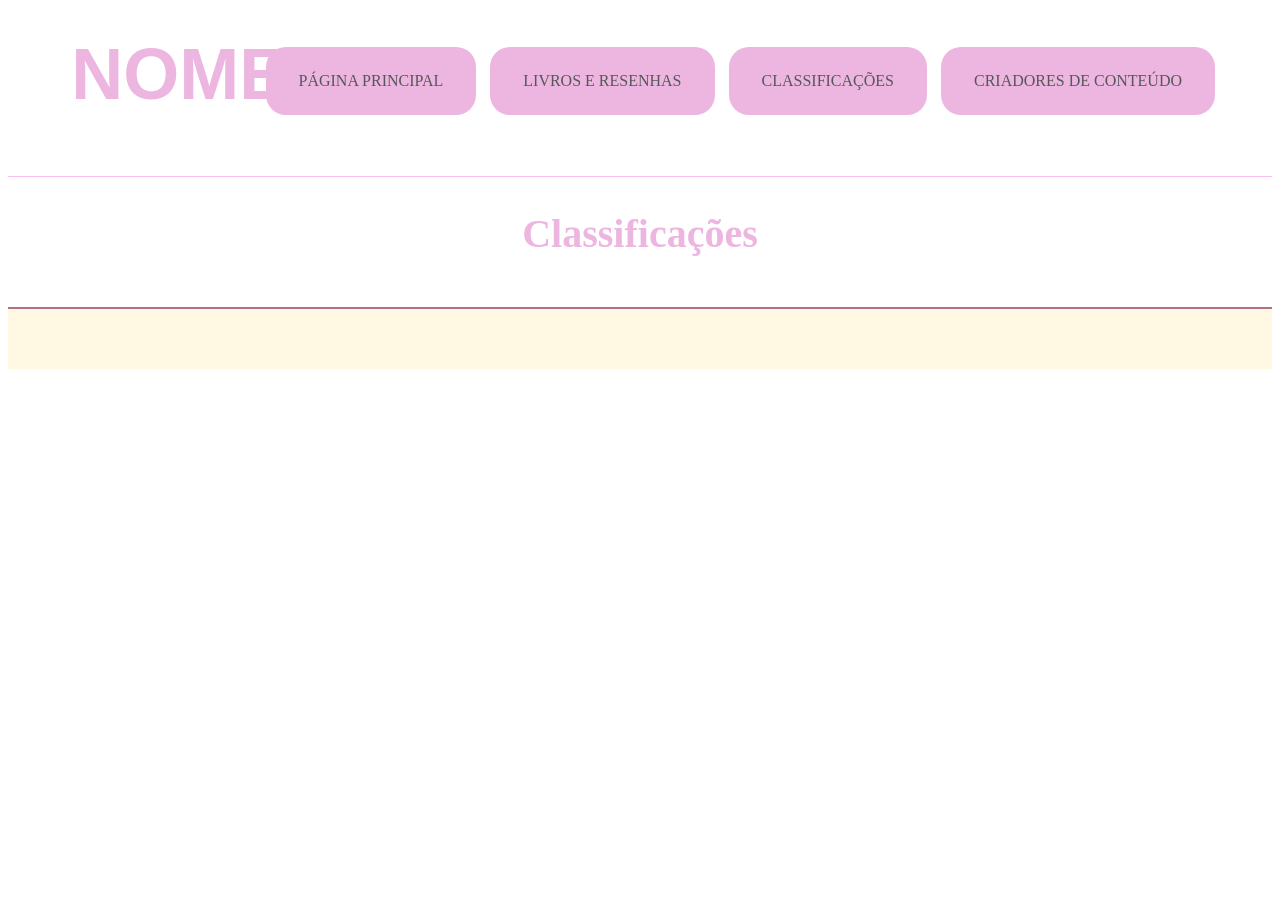
==== classificoes.html @ 640e9509 "versaoinicial" ====
<DOCTYPE! html>
    <html lang="py-br">
        <head>
            <meta charset="UTF-8">
            <title>Classificações</title>
            <link rel="stylesheet" type="text/css" href="livros.css">

        </head>
        <body>
            <header id="inicio">
                <h1>Nome</h1>
            <nav id="menu">
                <ol>
                    <li><a href="principal.html">Página principal</a></li>
                    <li><a href="resenhas.html">Livros e resenhas</a></li>
                    <li><a href="classificações.html">Classificações</a></li>
                    <li><a href="criadores.html">Criadores de conteúdo</a></li>
                </ol>
            </nav>
            </header>
            <article id="corpo">
                <h2>Classificações</h2>
            </article>
            <footer>

            </footer>
        </body>
    </html>
---- livros.css ----
@charset "UTF-8";
body{
    background: URL();
    font-family: 'Playfair Display', regular;
    background-color: #FFF8E9;
    font-family: 'Playfair Display', regular;
    
}
h1, h2, h3 {
    font-family: 'Playfair Display', regular;
}

/*quadradinhos principal*/
.card{ 
    background-color: #F5E4E8;
    width: 85%;
    padding: 25px;
    margin: 30px auto;
    border-radius: 25px;
    box-shadow: 0px 3px 10px rgba(0, 0, 0, 0.08);
    transition: transform 0.3s ease, box-shadow 0.5s ease;
}

.card h2 {
    color: #9E4A68;
    text-align: center;
    font-size: 30px;
    
}
.card p {
    color: #030000;
    line-height: 1.6;

}
.card:hover { 
    transform: scale(1.03);
    box-shadow: 0px 6px 16px rgba(0, 0, 0, 0.13)
}
h1, h2, h3 {
    font-family: 'Playfair Display', regular;
}
/*logo*/
header#inicio .logo h1 {
    font-size: 70px;
    margin: 0;
}
header#inicio .logo p {
    font-size: 20px;
    color: #9E4A68;
    margin-top: 0;
}
header#inicio{
    background-color: rgba(255, 255, 255, 0.37);
    padding-bottom:1%;
    border-bottom: solid 1px rgb(249, 191, 241);
}
header#inicio h1{
   font-size: 450%;
   font-family:'Franklin Gothic Medium', 'Arial Narrow', Arial, sans-serif;
   margin-left:5%;
   padding-top:2%;
   text-transform: uppercase;
   color:rgb(236, 182, 225);
}
nav#menu li{
    display: inline-block;
    
} 
nav#menu a{
    display: inline-block;
    background-color: rgb(236, 182, 225);
    color: #654B4C;
    text-decoration: none;
    padding: 10px 18px;
    border-radius: 20px;
    transition: background-color 0.3s ease;
    margin: 5px;
}
nav#menu a:hover {
    background-color: #B36F87;
    color: white;
}
nav#menu{
    text-transform:uppercase;
    list-style: none;
	position: absolute;
	top: 0px;
	right: 60px;
    margin-top:2%;
}
/*footer*/
footer{
    border-top: 2px solid #B36F87;
    text-align: center;
    padding: 30px 20px;
    margin-top: 50px;
    background-color: #FFF8E3;
    }
footer h2{
    color:#B36F87;
    font-size: 30px;
    
}
footer p{
    color:#654B4C;
    font-size: 14px;
    margin: 8px;
}
footer h3{
    color: #B36F87;
    font-size: 22px;
}


/*vsofia*/

body{
    background: URL();
}
nav#menu a{
    text-decoration: none;
    color: rgb(87, 87, 87);
}
header#inicio{
    background-color: rgba(255, 255, 255, 0.37);
    padding-bottom:1%;
    border-bottom: solid 1px rgb(249, 191, 241);
}
header#inicio h1{
   font-size: 450%;
   font-family:'Franklin Gothic Medium', 'Arial Narrow', Arial, sans-serif;
   margin-left:5%;
   padding-top:2%;
   text-transform: uppercase;
   color:rgb(236, 182, 225);
}
nav#menu li{
    display:inline-block;
    background-color: rgb(236, 182, 225);
    border-radius:20px;
    padding:10px;
    margin:5px;
    text-decoration: none;
}
nav#menu{
    text-transform:uppercase;
    list-style: none;
	position: absolute;
	top: 0px;
	right: 60px;
    margin-top:2%;
}
div.conteudo p{
    display: inline-block;
    vertical-align: top;
    width: 48%;
    font-size: 120%;
    position: relative;
}
article#corpo h2{
    font-size: 250%;
    text-align: center;
    color: rgb(236, 182, 225);
}




/*resenhas*/
div.resenha h3{
    font-size: 200%;
    text-align: center;
    color: rgb(236, 182, 225);
}

div{
    padding-top: 4%;
    padding-bottom: 4%;

}
div p, div img{
    display: inline-block;
    vertical-align: top;
    width: 60%;
    font-size: 120%;
    position: relative;
    text-align: justify; 
}
div img{
    position:absolute;
    width: 14%;
    left: 10%;
}
div p{
    right: 5%;
    width: 60%;
    font-size: 120%;
    padding-left: 38%;
}
/*Amor e gelato*/
div.amoregelato img{
    top:68.5%
}

/*A seleção*/
div.aselecao img{
    top:134%;
}

/*Melhor do que nos filmes*/
div.melhorfilmes img{
    top:200%;
}

/*Patinando no Amor*/
div.patinando img{
    top:220%;
}
/*Eu e esse meu Coração*/


/*Divinos Rivasis*/


/*A hipótese do amor*/


/*É assim que acaba*/


/*A razão do Amor*/


/*Todas as suas imperfeições*/
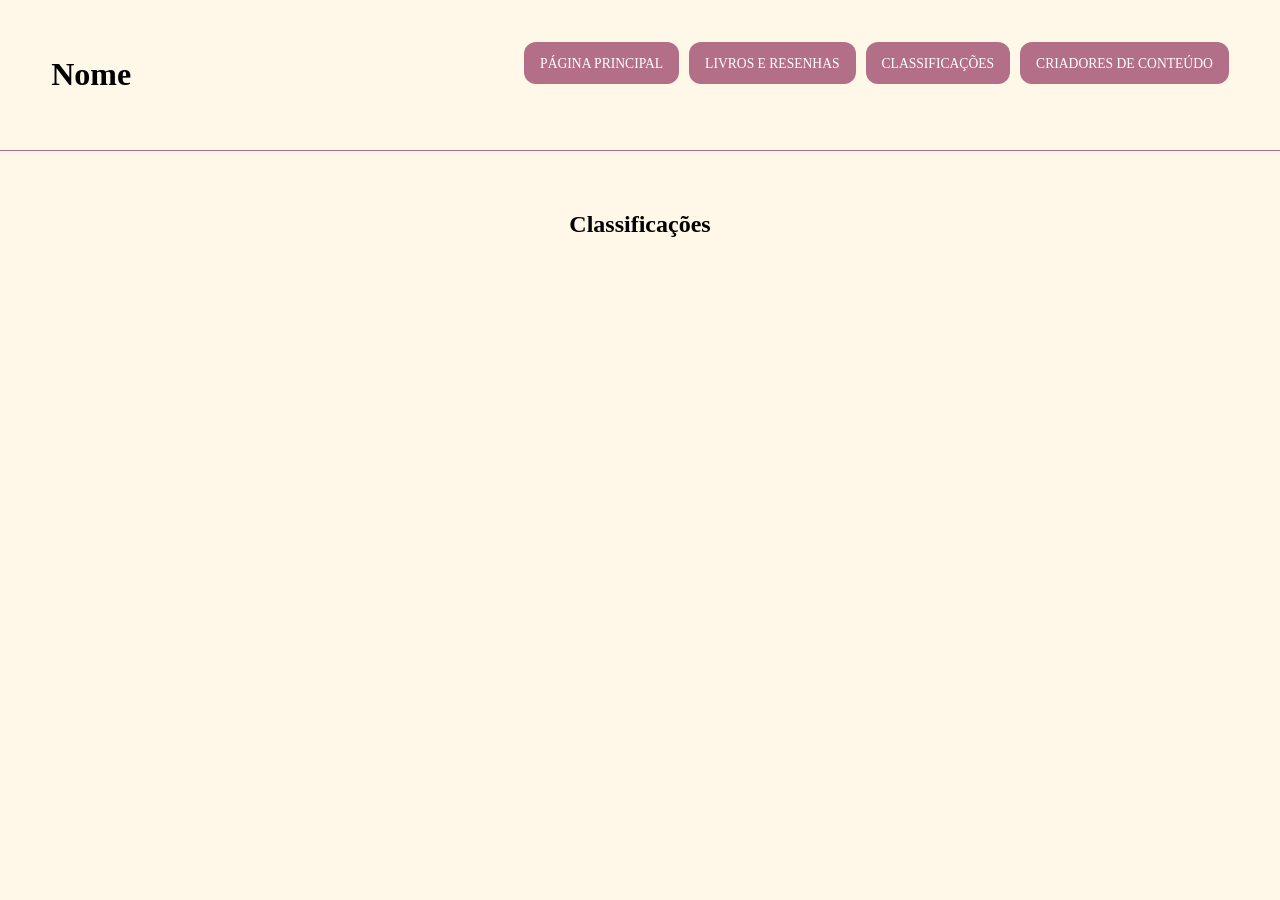
==== commit 15627caa: "mudançanasresenhas" ====
--- a/classificoes.html
+++ b/classificoes.html
@@ -13,7 +13,7 @@
                 <ol>
                     <li><a href="principal.html">Página principal</a></li>
                     <li><a href="resenhas.html">Livros e resenhas</a></li>
-                    <li><a href="classificações.html">Classificações</a></li>
+                    <li><a href="classificoes.html">Classificações</a></li>
                     <li><a href="criadores.html">Criadores de conteúdo</a></li>
                 </ol>
             </nav>
--- a/livros.css
+++ b/livros.css
@@ -1,234 +1,403 @@
 @charset "UTF-8";
-body{
-    background: URL();
-    font-family: 'Playfair Display', regular;
+
+/* CONFIGURAÇÕES GERAIS */
+body {
     background-color: #FFF8E9;
-    font-family: 'Playfair Display', regular;
-    
-}
-h1, h2, h3 {
-    font-family: 'Playfair Display', regular;
-}
-
-/*quadradinhos principal*/
-.card{ 
-    background-color: #F5E4E8;
-    width: 85%;
-    padding: 25px;
-    margin: 30px auto;
-    border-radius: 25px;
-    box-shadow: 0px 3px 10px rgba(0, 0, 0, 0.08);
-    transition: transform 0.3s ease, box-shadow 0.5s ease;
-}
-
+    font-family: 'Playfair Display', serif;
+    margin: 0;
+}
+
+/* CABEÇALHO */
+header#inicio {
+    display: flex;
+    justify-content: space-between;
+    align-items: center;
+    padding: 35px 4%;
+    border-bottom: solid 1px #B36F87;
+}
+
+/* LOGOTIPO */
+.logo {
+    margin: 0;
+    padding: 0;
+    text-align: left;
+}
+
+.logo h1 {
+    font-size: 500%;
+    font-family: 'Playfair Display', serif;
+    color: #B36F87;
+    margin: 0;
+    padding: 0;
+    line-height: 1;
+}
+
+/* FRASE ABAIXO DO LOGOTIPO */
+.logo p {
+    font-size: 110%;
+    color: #B36F87;
+    margin: 0;
+    padding-left: 26px;
+    text-align: left;
+
+}
+
+/* MENU */
+nav#menu ol {
+    list-style: none;
+    display: flex;
+    gap: 10px;
+    margin: 0;
+    padding: 0;
+}
+
+/* BOTÕES DO MENU */
+nav#menu li {
+    background-color: #B36F87;
+    border-radius: 12px;
+    padding: 12px 16px;
+    transition: 0.3s;
+}
+
+/* ESCRITA DO MENU */
+nav#menu a {
+    text-decoration: none;
+    color: white;
+    text-transform: uppercase;
+    font-size: 85%;
+}
+
+/* EFEITO HOVER */
+nav#menu li:hover {
+    background-color: #E8A9BC;
+    transform: scale(1.05);
+}
+
+nav#menu li:hover a {
+    color: #713047;
+}
+
+nav#menu {
+    transform: translateY(-12px);
+}
+
+/* CORPO PRINCIPAL */
+article#corpo {
+    display: flex;
+    flex-direction: column;
+    align-items: center;
+    gap: 25px;
+    padding: 40px 20px;
+}
+
+/* CARTÕES */
+.card {
+    background-color: #B36F87;
+    width: 82%;
+    padding: 20px 30px;
+    border-radius: 25px;
+    text-align: center;
+    transition: 0.4s;
+    box-sizing: border-box;
+}
+
+/* TÍTULOS DOS CARTÕES */
 .card h2 {
-    color: #9E4A68;
-    text-align: center;
-    font-size: 30px;
-    
-}
+    color: #FFD1E0;
+    font-size: 180%;
+    margin-top: 0;
+}
+
+/* TEXTOS DOS CARTÕES */
 .card p {
-    color: #030000;
-    line-height: 1.6;
-
-}
-.card:hover { 
+    color: #000000;
+    font-size: 110%;
+    line-height: 1.7;
+    text-align: justify;
+    width: 90%;
+    margin: 5px 0;
+    padding: 0 10px;
+    box-sizing: border-box;
+}
+
+/* EFEITO HOVER */
+.card:hover {
     transform: scale(1.03);
-    box-shadow: 0px 6px 16px rgba(0, 0, 0, 0.13)
-}
-h1, h2, h3 {
-    font-family: 'Playfair Display', regular;
-}
-/*logo*/
-header#inicio .logo h1 {
-    font-size: 70px;
-    margin: 0;
-}
-header#inicio .logo p {
-    font-size: 20px;
-    color: #9E4A68;
-    margin-top: 0;
-}
-header#inicio{
-    background-color: rgba(255, 255, 255, 0.37);
-    padding-bottom:1%;
-    border-bottom: solid 1px rgb(249, 191, 241);
-}
-header#inicio h1{
-   font-size: 450%;
-   font-family:'Franklin Gothic Medium', 'Arial Narrow', Arial, sans-serif;
-   margin-left:5%;
-   padding-top:2%;
-   text-transform: uppercase;
-   color:rgb(236, 182, 225);
-}
-nav#menu li{
-    display: inline-block;
-    
-} 
-nav#menu a{
-    display: inline-block;
-    background-color: rgb(236, 182, 225);
-    color: #654B4C;
-    text-decoration: none;
-    padding: 10px 18px;
-    border-radius: 20px;
-    transition: background-color 0.3s ease;
-    margin: 5px;
-}
-nav#menu a:hover {
-    background-color: #B36F87;
-    color: white;
-}
-nav#menu{
-    text-transform:uppercase;
-    list-style: none;
-	position: absolute;
-	top: 0px;
-	right: 60px;
-    margin-top:2%;
-}
-/*footer*/
-footer{
-    border-top: 2px solid #B36F87;
+    box-shadow: 0 5px 15px rgba(0, 0, 0, 0.15);
+}
+
+/* RODAPÉ */
+footer#contato {
     text-align: center;
     padding: 30px 20px;
-    margin-top: 50px;
-    background-color: #FFF8E3;
-    }
-footer h2{
-    color:#B36F87;
-    font-size: 30px;
-    
-}
-footer p{
-    color:#654B4C;
-    font-size: 14px;
+    color: #B36F87;
+    border-top: 1px solid #B36F87;
+    margin-top: 30px;
+}
+
+/* NOME BOOKLY */
+footer#contato h2 {
+    font-size: 250%;
+    color: #B36F87;
+    margin-bottom: 10px;
+}
+
+/* LINHA DIVISÓRIA */
+footer#contato hr {
+    width: 50%;
+    border: none;
+    border-top: 1px solid #B36F87;
+    margin: 15px auto;
+}
+
+/* TÍTULO CONTATO */
+footer#contato h3 {
+    color: #B36F87;
+    font-size: 150%;
+}
+
+/* INFORMAÇÕES DE CONTATO */
+footer#contato p {
+    color: #B36F87;
     margin: 8px;
-}
-footer h3{
-    color: #B36F87;
-    font-size: 22px;
-}
-
-
-/*vsofia*/
-
-body{
-    background: URL();
-}
-nav#menu a{
-    text-decoration: none;
-    color: rgb(87, 87, 87);
-}
-header#inicio{
-    background-color: rgba(255, 255, 255, 0.37);
-    padding-bottom:1%;
-    border-bottom: solid 1px rgb(249, 191, 241);
-}
-header#inicio h1{
-   font-size: 450%;
-   font-family:'Franklin Gothic Medium', 'Arial Narrow', Arial, sans-serif;
-   margin-left:5%;
-   padding-top:2%;
-   text-transform: uppercase;
-   color:rgb(236, 182, 225);
-}
-nav#menu li{
-    display:inline-block;
-    background-color: rgb(236, 182, 225);
-    border-radius:20px;
-    padding:10px;
-    margin:5px;
-    text-decoration: none;
-}
-nav#menu{
-    text-transform:uppercase;
-    list-style: none;
-	position: absolute;
-	top: 0px;
-	right: 60px;
-    margin-top:2%;
-}
-div.conteudo p{
-    display: inline-block;
-    vertical-align: top;
-    width: 48%;
-    font-size: 120%;
-    position: relative;
-}
-article#corpo h2{
-    font-size: 250%;
-    text-align: center;
-    color: rgb(236, 182, 225);
-}
-
+    font-size: 100%;
+}
 
 
 
 /*resenhas*/
-div.resenha h3{
+div.resenha h3 {
     font-size: 200%;
     text-align: center;
-    color: rgb(236, 182, 225);
-}
-
-div{
+    color: #B36F87;
+}
+
+div {
     padding-top: 4%;
     padding-bottom: 4%;
-
-}
-div p, div img{
+}
+
+div p,
+div img {
     display: inline-block;
     vertical-align: top;
     width: 60%;
     font-size: 120%;
     position: relative;
-    text-align: justify; 
-}
-div img{
-    position:absolute;
+    text-align: justify;
+}
+
+div img {
+    position: absolute;
     width: 14%;
-    left: 10%;
-}
-div p{
+    left: 18%;
+    border-radius: 2%;
+}
+div p {
     right: 5%;
     width: 60%;
     font-size: 120%;
     padding-left: 38%;
 }
+
 /*Amor e gelato*/
-div.amoregelato img{
-    top:68.5%
-}
-
+div.amoregelato img {
+    top: 83%
+}
+div.amoregelato{
+    background-color: #f8efd2;
+    width: 82%;
+    padding: 20px 30px;
+    border-radius: 25px;
+    text-align: center;
+    transition: 0.4s;
+    box-sizing: border-box;
+    z-index:2;
+    margin-top:4%;
+    margin-bottom:4%;
+    margin-left:10%;
+}
+div.amoregelato:hover{
+    box-shadow: 0 5px 15px rgba(0, 0, 0, 0.15);
+}
 /*A seleção*/
-div.aselecao img{
-    top:134%;
+div.aselecao img {
+    top: 156%;
+}
+div.aselecao{
+    background-color: #f8efd2;
+    width: 82%;
+    padding: 20px 30px;
+    border-radius: 25px;
+    text-align: center;
+    transition: 0.4s;
+    box-sizing: border-box;
+    z-index:2;
+    margin-top:4%;
+    margin-bottom:4%;
+    margin-left:10%;
+}
+div.aselecao:hover{
+    box-shadow: 0 5px 15px rgba(0, 0, 0, 0.15);
 }
 
 /*Melhor do que nos filmes*/
-div.melhorfilmes img{
-    top:200%;
-}
-
+div.melhorfilmes img {
+    top: 228%;
+}
+div.melhorfilmes{
+    background-color: #f8efd2;
+    width: 82%;
+    padding: 20px 30px;
+    border-radius: 25px;
+    text-align: center;
+    transition: 0.4s;
+    box-sizing: border-box;
+    z-index:2;
+    margin-top:4%;
+    margin-bottom:4%;
+    margin-left:10%;
+}
+div.melhorfilmes:hover{
+    box-shadow: 0 5px 15px rgba(0, 0, 0, 0.15);
+}
 /*Patinando no Amor*/
-div.patinando img{
-    top:220%;
+div.patinando img {
+    top: 294%;
+}
+div.patinando{
+    background-color: #f8efd2;
+    width: 82%;
+    padding: 20px 30px;
+    border-radius: 25px;
+    text-align: center;
+    transition: 0.4s;
+    box-sizing: border-box;
+    z-index:2;
+    margin-top:4%;
+    margin-bottom:4%;
+    margin-left:10%;
+}
+div.patinando:hover{
+    box-shadow: 0 5px 15px rgba(0, 0, 0, 0.15);
 }
 /*Eu e esse meu Coração*/
-
-
+div.essemeucoracao img {
+    top: 363%;
+}
+div.essemeucoracao{
+    background-color: #f8efd2;
+    width: 82%;
+    padding: 20px 30px;
+    border-radius: 25px;
+    text-align: center;
+    transition: 0.4s;
+    box-sizing: border-box;
+    z-index:2;
+    margin-top:4%;
+    margin-bottom:4%;
+    margin-left:10%;
+}
+div.essemeucoracao:hover{
+    box-shadow: 0 5px 15px rgba(0, 0, 0, 0.15);
+}
 /*Divinos Rivasis*/
-
-
+div.dr img {
+    top: 427%;
+}
+div.dr{
+    background-color: #f8efd2;
+    width: 82%;
+    padding: 20px 30px;
+    border-radius: 25px;
+    text-align: center;
+    transition: 0.4s;
+    box-sizing: border-box;
+    z-index:2;
+    margin-top:4%;
+    margin-bottom:4%;
+    margin-left:10%;
+}
+div.dr:hover{
+    box-shadow: 0 5px 15px rgba(0, 0, 0, 0.15);
+}
 /*A hipótese do amor*/
-
-
+div.ahipotesedoamor img {
+    top: 500%;
+}
+div.ahipotesedoamor{
+    background-color: #f8efd2;
+    width: 82%;
+    padding: 20px 30px;
+    border-radius: 25px;
+    text-align: center;
+    transition: 0.4s;
+    box-sizing: border-box;
+    z-index:2;
+    margin-top:4%;
+    margin-bottom:4%;
+    margin-left:10%;
+}
+div.ahipotesodoamor:hover{
+    box-shadow: 0 5px 15px rgba(0, 0, 0, 0.15);
+}
 /*É assim que acaba*/
-
-
+div.eassimqueacaba img {
+    top: 563%;
+}
+div.eassimqueacaba{
+    background-color: #f8efd2;
+    width: 82%;
+    padding: 20px 30px;
+    border-radius: 25px;
+    text-align: center;
+    transition: 0.4s;
+    box-sizing: border-box;
+    z-index:2;
+    margin-top:4%;
+    margin-bottom:4%;
+    margin-left:10%;
+}
+div.eassimqueacaba:hover{
+    box-shadow: 0 5px 15px rgba(0, 0, 0, 0.15);
+}
 /*A razão do Amor*/
-
-
-/*Todas as suas imperfeições*/+div.arazaodoamor img {
+    top: 625%;
+}
+div.arazaodoamor{
+    background-color: #f8efd2;
+    width: 82%;
+    padding: 20px 30px;
+    border-radius: 25px;
+    text-align: center;
+    transition: 0.4s;
+    box-sizing: border-box;
+    z-index:2;
+    margin-top:4%;
+    margin-bottom:4%;
+    margin-left:10%;
+}
+div.arazaodoamor:hover{
+    box-shadow: 0 5px 15px rgba(0, 0, 0, 0.15);
+}
+/*Todas as suas imperfeições*/
+div.todasassuasimperfeicoes img {
+    top: 690%;
+}
+div.todasassuasimperfeicoes{
+    background-color: #f8efd2;
+    width: 82%;
+    padding: 20px 30px;
+    border-radius: 25px;
+    text-align: center;
+    transition: 0.4s;
+    box-sizing: border-box;
+    z-index:2;
+    margin-top:4%;
+    margin-bottom:4%;
+    margin-left:10%;
+}
+div.todasassuasimperfeicoes:hover{
+    box-shadow: 0 5px 15px rgba(0, 0, 0, 0.15);
+}
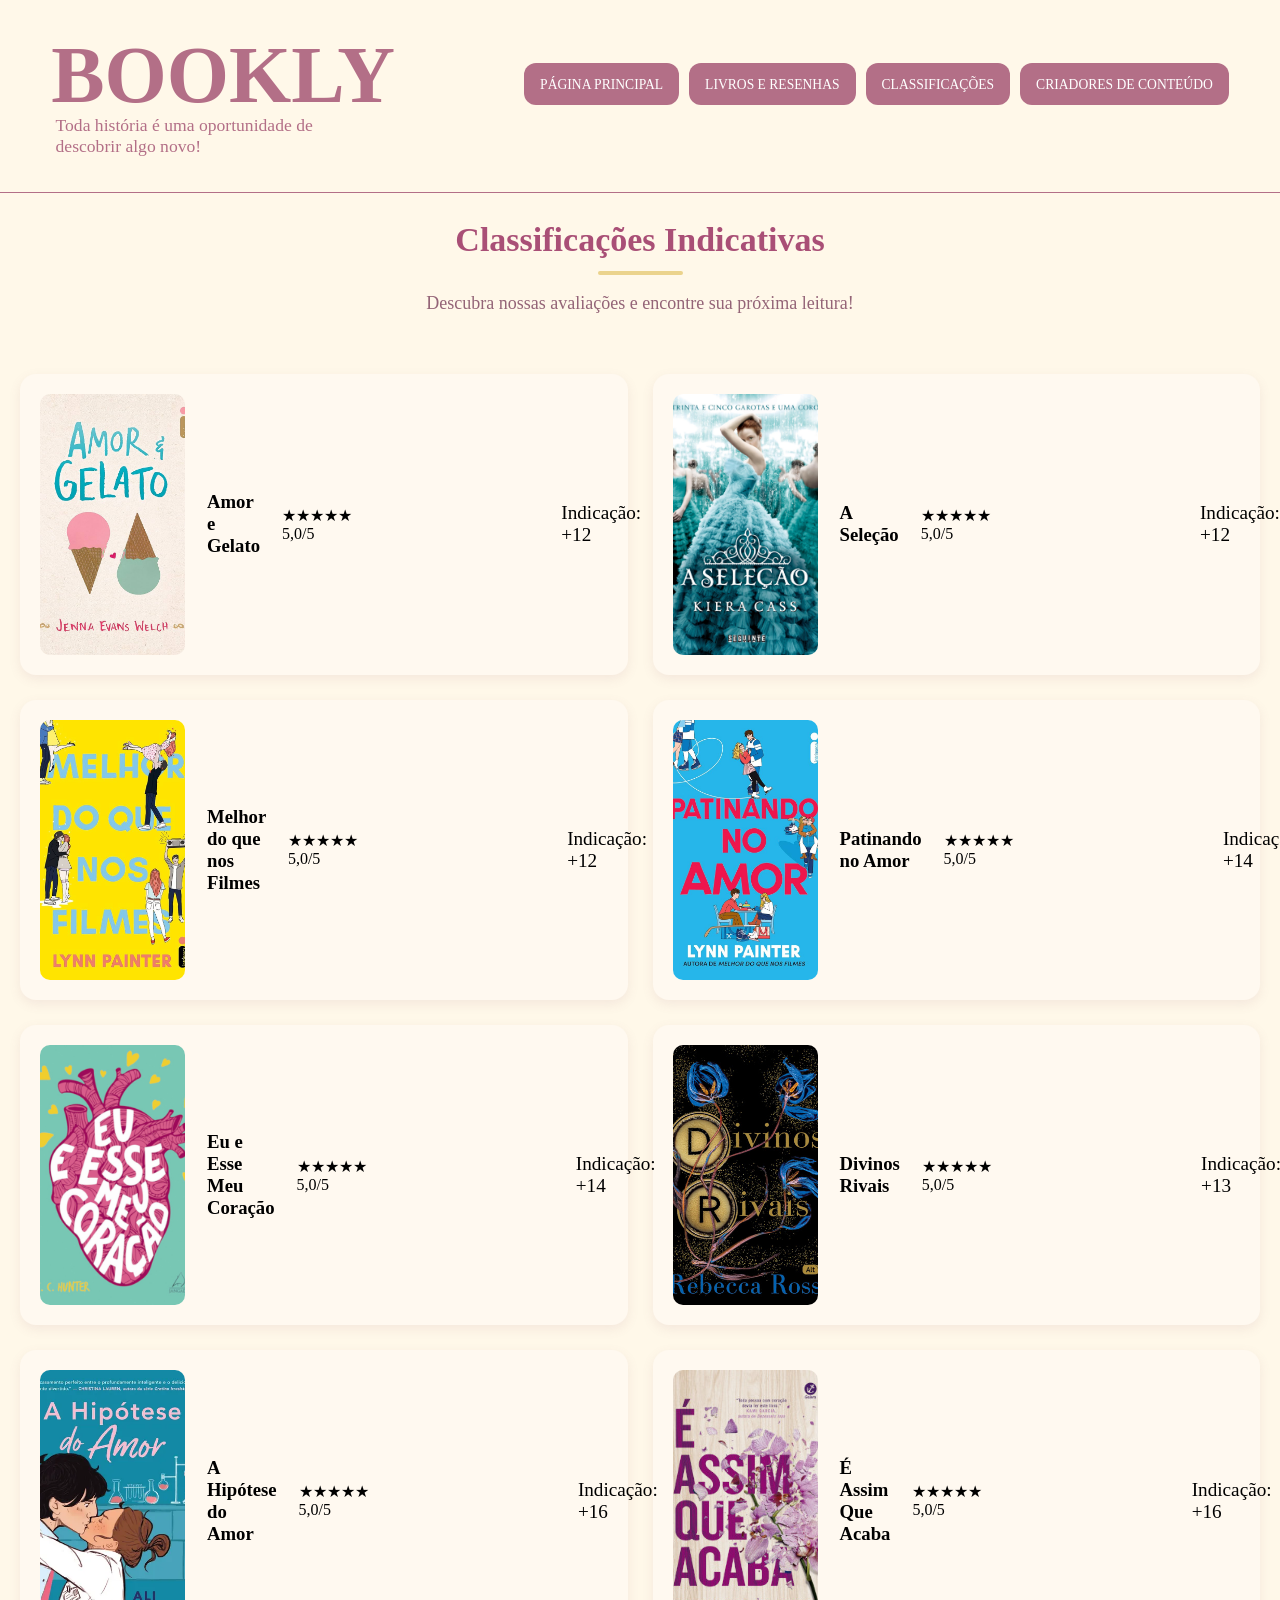
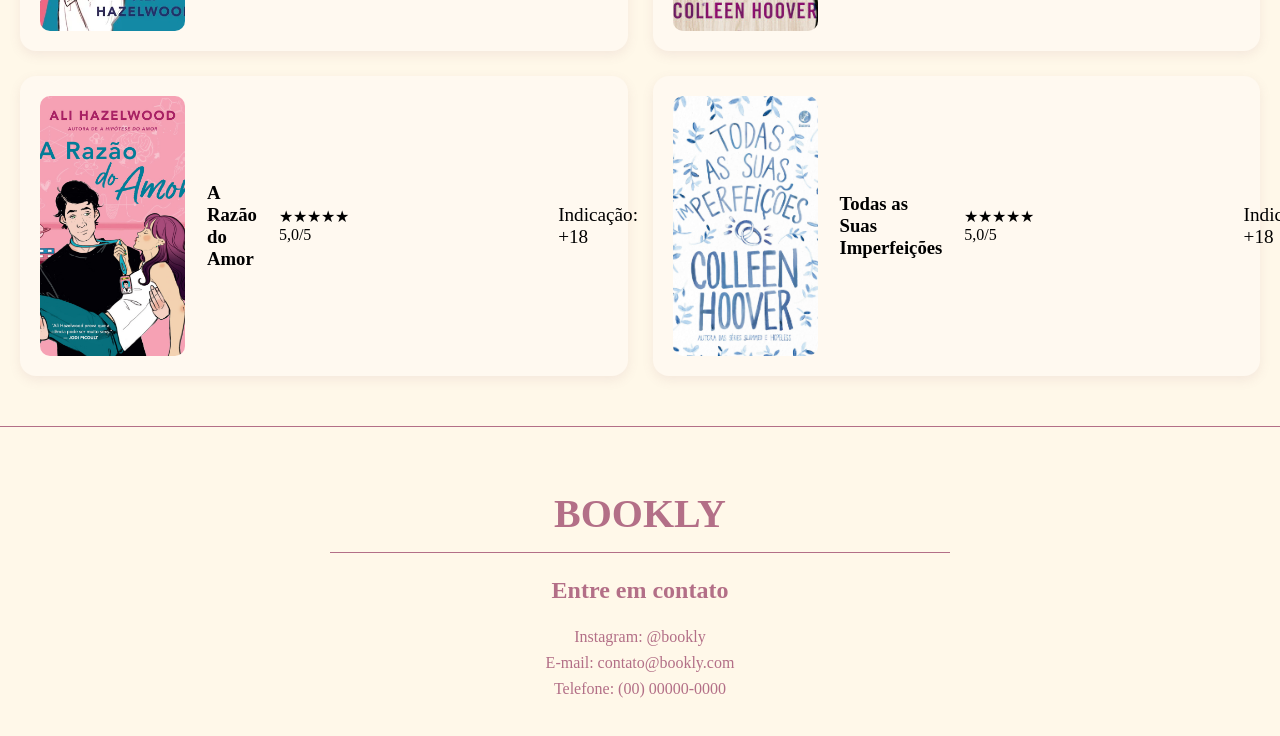
==== commit 4ba1a3f4: "fimclassificacoes" ====
--- a/classificoes.html
+++ b/classificoes.html
@@ -1,14 +1,19 @@
 <DOCTYPE! html>
-    <html lang="py-br">
-        <head>
-            <meta charset="UTF-8">
-            <title>Classificações</title>
-            <link rel="stylesheet" type="text/css" href="livros.css">
+    <html lang="pt-br">
 
-        </head>
-        <body>
-            <header id="inicio">
-                <h1>Nome</h1>
+    <head>
+        <meta charset="UTF-8">
+        <title>Livros e Resenhas</title>
+        <link rel="stylesheet" type="text/css" href="livros.css">
+
+    </head>
+
+    <body>
+        <header id="inicio">
+            <div class="logo">
+                <h1>BOOKLY</h1>
+                <p>Toda história é uma oportunidade de descobrir algo novo!</p>
+            </div>
             <nav id="menu">
                 <ol>
                     <li><a href="principal.html">Página principal</a></li>
@@ -17,12 +22,170 @@
                     <li><a href="criadores.html">Criadores de conteúdo</a></li>
                 </ol>
             </nav>
-            </header>
-            <article id="corpo">
-                <h2>Classificações</h2>
-            </article>
-            <footer>
+        </header>
 
-            </footer>
-        </body>
+
+<article class="classificacoes">
+
+    <h2>Classificações Indicativas</h2>
+    <p class="subtitulo">
+        Descubra nossas avaliações e encontre sua próxima leitura!
+    </p>
+
+    <div class="livros-container">
+
+        <div class="card-livro">
+            <div class="imagem-livro">
+                <img src="imglivros/capaamoregelato.jpg"
+                     alt="Capa de Amor e Gelato"
+                     class="capa">
+                <img src="imglivros/fanartamoreg.jpg"
+                     alt="Personagens de Amor e Gelato"
+                     class="fanart">
+            </div>
+            <h3>Amor e Gelato</h3>
+            <div class="avaliacao">
+                <span class="estrelas">★★★★★</span>
+                <span class="nota">5,0/5</span>
+            </div>
+            <p>Indicação: +12 </p>
+        </div>
+
+        <div class="card-livro">
+            <div class="imagem-livro">
+                <img src="imglivros/capaaselecao.jpg" alt="Capa de A Seleção" class="capa">
+                <img src="imglivros/fanartaselecao.jpg" alt="Personagens de A Seleção" class="fanart">
+            </div>
+            <h3>A Seleção</h3>
+            <div class="avaliacao">
+                <span class="estrelas">★★★★★</span>
+                <span class="nota">5,0/5</span>
+            </div>
+            <p>Indicação: +12 </p>
+        </div>
+
+        <div class="card-livro">
+            <div class="imagem-livro">
+                <img src="imglivros/capamelhordoquenosfilmes.jpg" alt="Capa de Melhor do que nos Filmes" class="capa">
+                <img src="imglivros/fanartmelhor.jpg" alt="Personagens de Melhor do que nos Filmes" class="fanart">
+            </div>
+            <h3>Melhor do que nos Filmes</h3>
+            <div class="avaliacao">
+                <span class="estrelas">★★★★★</span>
+                <span class="nota">5,0/5</span>
+            </div>
+            <p>Indicação: +12 </p>
+        </div>
+
+        <div class="card-livro">
+            <div class="imagem-livro">
+                <img src="imglivros/capapatinandonoamor.jpg" alt="Capa de Patinando no Amor" class="capa">
+                <img src="imglivros/fanartpatinando.jpg" alt="Personagens de Patinando no Amor" class="fanart">
+            </div>
+            <h3>Patinando no Amor</h3>
+            <div class="avaliacao">
+                <span class="estrelas">★★★★★</span>
+                <span class="nota">5,0/5</span>
+            </div>
+            <p>Indicação: +14 </p>
+        </div>
+
+        <div class="card-livro">
+            <div class="imagem-livro">
+                <img src="imglivros/capaeueessemeucoracao.jpg" alt="Capa de Eu e Esse Meu Coração" class="capa">
+                <img src="imglivros/fanartcoracao.jpg" alt="Personagens de Eu e Esse Meu Coração" class="fanart">
+            </div>
+            <h3>Eu e Esse Meu Coração</h3>
+            <div class="avaliacao">
+                <span class="estrelas">★★★★★</span>
+                <span class="nota">5,0/5</span>
+            </div>
+            <p>Indicação: +14 </p>
+        </div>
+
+        <div class="card-livro">
+            <div class="imagem-livro">
+                <img src="imglivros/capadivinosrivais.jpg" alt="Capa de Divinos Rivais" class="capa">
+                <img src="imglivros/fanartdivino.jpg" alt="Personagens de Divinos Rivais" class="fanart">
+            </div>
+            <h3>Divinos Rivais</h3>
+            <div class="avaliacao">
+                <span class="estrelas">★★★★★</span>
+                <span class="nota">5,0/5</span>
+            </div>
+            <p>Indicação: +13 </p>
+        </div>
+
+        <div class="card-livro">
+            <div class="imagem-livro">
+                <img src="imglivros/capaahipotesedoamor.webp" alt="Capa de A Hipótese do Amor" class="capa">
+                <img src="imglivros/fanarthipotese.jpg" alt="Personagens de A Hipótese do Amor" class="fanart">
+            </div>
+            <h3>A Hipótese do Amor</h3>
+            <div class="avaliacao">
+                <span class="estrelas">★★★★★</span>
+                <span class="nota">5,0/5</span>
+            </div>
+            <p>Indicação: +16 </p>
+        </div>
+
+        <div class="card-livro">
+            <div class="imagem-livro">
+                <img src="imglivros/capaeassimqueacaba.jpg" alt="Capa de É Assim Que Acaba" class="capa">
+                <img src="imglivros/fanartacaba.jpg" alt="Personagens de É Assim Que Acaba" class="fanart">
+            </div>
+            <h3>É Assim Que Acaba</h3>
+            <div class="avaliacao">
+                <span class="estrelas">★★★★★</span>
+                <span class="nota">5,0/5</span>
+            </div>
+            <p>Indicação: +16 </p>
+        </div>
+
+        <div class="card-livro">
+            <div class="imagem-livro">
+                <img src="imglivros/capaarazaodoamor.jpg" alt="Capa de A Razão do Amor" class="capa">
+                <img src="imglivros/fanartrazao.jpg" alt="Personagens de A Razão do Amor" class="fanart">
+            </div>
+            <h3>A Razão do Amor</h3>
+            <div class="avaliacao">
+                <span class="estrelas">★★★★★</span>
+                <span class="nota">5,0/5</span>
+            </div>
+            <p>Indicação: +18 </p>
+        </div>
+
+
+        <div class="card-livro">
+            <div class="imagem-livro">
+                <img src="imglivros/capatodasassuasimperfeicoes.jpg" alt="Capa de Todas as Suas Imperfeições" class="capa">
+                <img src="imglivros/fanartimperfeicoes.jpg" alt="Personagens de Todas as Suas Imperfeições" class="fanart">
+            </div>
+            <h3>Todas as Suas Imperfeições</h3>
+            <div class="avaliacao">
+                <span class="estrelas">★★★★★</span>
+                <span class="nota">5,0/5</span>
+            </div>
+            <p>Indicação: +18 </p>
+        </div>
+
+    </div>
+</article>
+
+
+
+        <footer id="contato">
+            <h2> BOOKLY</h2>
+            <hr>
+
+            <h3>Entre em contato</h3>
+            <p>Instagram: @bookly</p>
+            <p>E-mail: contato@bookly.com</p>
+            <p>Telefone: (00) 00000-0000</p>
+
+
+
+        </footer>
+    </body>
+
     </html>
--- a/livros.css
+++ b/livros.css
@@ -1,6 +1,6 @@
 @charset "UTF-8";
 
-/* CONFIGURAÇÕES GERAIS */
+/* CONFIGURAÇÕES GERAIS: PRINCIPAL */
 body {
     background-color: #FFF8E9;
     font-family: 'Playfair Display', serif;
@@ -165,11 +165,12 @@
 
 
 
-/*resenhas*/
+/*RESENHAS*/
 div.resenha h3 {
     font-size: 200%;
     text-align: center;
     color: #B36F87;
+    text-shadow: 0 5px 15px #898168;
 }
 
 div {
@@ -192,6 +193,12 @@
     width: 14%;
     left: 18%;
     border-radius: 2%;
+    transition: 2s;
+    box-shadow: 0 5px 15px rgba(0, 0, 0, 0.15);
+}
+div img:hover{
+    transform: scale(1.03);
+    box-shadow: 0 5px 20px rgba(0, 0, 0, 0.15);
 }
 div p {
     right: 5%;
@@ -200,7 +207,7 @@
     padding-left: 38%;
 }
 
-/*Amor e gelato*/
+/*AMOR E GELATO*/
 div.amoregelato img {
     top: 83%
 }
@@ -220,9 +227,11 @@
 div.amoregelato:hover{
     box-shadow: 0 5px 15px rgba(0, 0, 0, 0.15);
 }
-/*A seleção*/
+
+/*A SELEÇÃO*/
 div.aselecao img {
     top: 156%;
+    z-index: 10;
 }
 div.aselecao{
     background-color: #f8efd2;
@@ -241,7 +250,7 @@
     box-shadow: 0 5px 15px rgba(0, 0, 0, 0.15);
 }
 
-/*Melhor do que nos filmes*/
+/*MELHOR DO QUE NOS FILMES*/
 div.melhorfilmes img {
     top: 228%;
 }
@@ -261,7 +270,8 @@
 div.melhorfilmes:hover{
     box-shadow: 0 5px 15px rgba(0, 0, 0, 0.15);
 }
-/*Patinando no Amor*/
+
+/*PATINANDO NO AMOR*/
 div.patinando img {
     top: 294%;
 }
@@ -281,7 +291,8 @@
 div.patinando:hover{
     box-shadow: 0 5px 15px rgba(0, 0, 0, 0.15);
 }
-/*Eu e esse meu Coração*/
+
+/*EU E ESSE MEU CORAÇÃO*/
 div.essemeucoracao img {
     top: 363%;
 }
@@ -301,7 +312,8 @@
 div.essemeucoracao:hover{
     box-shadow: 0 5px 15px rgba(0, 0, 0, 0.15);
 }
-/*Divinos Rivasis*/
+
+/*DIVINOS RIVAIS*/
 div.dr img {
     top: 427%;
 }
@@ -321,7 +333,8 @@
 div.dr:hover{
     box-shadow: 0 5px 15px rgba(0, 0, 0, 0.15);
 }
-/*A hipótese do amor*/
+
+/*A HIPÓTESE DO AMOR*/
 div.ahipotesedoamor img {
     top: 500%;
 }
@@ -341,7 +354,8 @@
 div.ahipotesodoamor:hover{
     box-shadow: 0 5px 15px rgba(0, 0, 0, 0.15);
 }
-/*É assim que acaba*/
+
+/*É ASSIM QUE ACABA*/
 div.eassimqueacaba img {
     top: 563%;
 }
@@ -361,7 +375,7 @@
 div.eassimqueacaba:hover{
     box-shadow: 0 5px 15px rgba(0, 0, 0, 0.15);
 }
-/*A razão do Amor*/
+/*A RAZÃO DO AMOR*/
 div.arazaodoamor img {
     top: 625%;
 }
@@ -381,7 +395,8 @@
 div.arazaodoamor:hover{
     box-shadow: 0 5px 15px rgba(0, 0, 0, 0.15);
 }
-/*Todas as suas imperfeições*/
+
+/*TODAS AS SUAS IMPERFEIÇÕES*/
 div.todasassuasimperfeicoes img {
     top: 690%;
 }
@@ -400,4 +415,289 @@
 }
 div.todasassuasimperfeicoes:hover{
     box-shadow: 0 5px 15px rgba(0, 0, 0, 0.15);
-}+}
+
+
+/*VIDEOS*/
+div.video h3{
+    text-align: center;
+    color:#713047;
+    font-size:230%;
+    text-shadow: 0 5px 15px #898168;
+}
+
+div.video iframe,
+div.video p {
+    display: inline-block;
+    vertical-align: top;
+}
+
+div.video iframe {
+    width: 40%;
+    padding-left: 2%;
+    border-radius: 10%;
+}
+
+div.video p {
+    width: 40%;
+    font-size: 20pt;
+    padding-left: 10%;
+    right: 0;
+}
+/*BRUNA KRUG*/
+div.bruna{
+    background-color: #f8efd2;
+    width: 90%;
+    padding-bottom: 3%;
+    padding-top: 0.5%;
+    border-radius: 25px;
+    text-align: center;
+    transition: 0.4s;
+    box-sizing: border-box;
+    z-index:2;
+    margin-top:4%;
+    margin-bottom:4%;
+    margin-left:5%;
+}
+div.bruna:hover{
+    transform: scale(1.03);
+    box-shadow: 0 5px 15px rgba(0, 0, 0, 0.15);
+}
+div.livre{
+    background-color: #f8efd2;
+    width: 90%;
+    padding-bottom: 3%;
+    padding-top: 0.5%;
+    border-radius: 25px;
+    text-align: center;
+    transition: 0.4s;
+    box-sizing: border-box;
+    z-index:2;
+    margin-top:4%;
+    margin-bottom:4%;
+    margin-left:5%;
+}
+div.livre:hover{
+    transform: scale(1.03);
+    box-shadow: 0 5px 15px rgba(0, 0, 0, 0.15);
+}
+div.capituts{
+    background-color: #f8efd2;
+    width: 90%;
+    padding-bottom: 3%;
+    padding-top: 0.5%;
+    border-radius: 25px;
+    text-align: center;
+    transition: 0.4s;
+    box-sizing: border-box;
+    z-index:2;
+    margin-top:4%;
+    margin-bottom:4%;
+    margin-left:5%;
+}
+div.capituts:hover{
+    transform: scale(1.03);
+    box-shadow: 0 5px 15px rgba(0, 0, 0, 0.15);
+}
+div.anacaru{
+    background-color: #f8efd2;
+    width: 90%;
+    padding-bottom: 3%;
+    padding-top: 0.5%;
+    border-radius: 25px;
+    text-align: center;
+    transition: 0.4s;
+    box-sizing: border-box;
+    z-index:2;
+    margin-top:4%;
+    margin-bottom:4%;
+    margin-left:5%;
+}
+div.anacaru:hover{
+    transform: scale(1.03);
+    box-shadow: 0 5px 15px rgba(0, 0, 0, 0.15);
+}
+/*CLASSIFICACOES*/
+
+/* titulo e subtitulo */
+
+.classificacoes > h2 {
+    text-align: center;
+    color: #A94F76;
+    font-size: 34px;
+    margin-bottom: 12px;
+    font-weight: bold;
+}
+
+.classificacoes > h2::after {
+    content: "";
+    display: block;
+    width: 85px;
+    height: 4px;
+    background-color: #EBD38C;
+    border-radius: 10px;
+    margin: 12px auto;
+}
+
+.classificacoes > .subtitulo {
+    text-align: center;
+    color: #946477;
+    font-size: 18px;
+    margin-bottom: 40px;
+}
+
+
+
+.livros-container {
+    display: grid;
+    grid-template-columns: repeat(2, 1fr);
+    gap: 25px;
+    padding: 20px;
+}
+
+
+/* cartao livros */
+
+.card-livro {
+    display: flex;
+    align-items: center;
+    gap: 22px;
+
+    background-color: #FFF9F0;
+    padding: 20px;
+    border-radius: 16px;
+
+    box-shadow: 0 4px 12px rgba(150, 90, 110, 0.10);
+
+    transition: transform 0.3s ease,
+                box-shadow 0.3s ease;
+}
+
+.card-livro:hover {
+    transform: translateY(-5px);
+    box-shadow: 0 7px 18px rgba(150, 90, 110, 0.17);
+}
+
+
+/* imagens e hover */
+
+.imagem-livro {
+    position: relative;
+    flex: 0 0 145px;
+    height: 215px;
+
+    overflow: hidden;
+    border-radius: 10px;
+}
+
+.imagem-livro img {
+    position: absolute;
+    top: 0;
+    left: 0;
+
+    width: 100%;
+    height: 100%;
+
+    object-fit: cover;
+    object-position: center;
+
+    transition: opacity 0.4s ease;
+}
+
+.imagem-livro .capa {
+    opacity: 1;
+    z-index: 2;
+}
+
+.imagem-livro .fanart {
+    opacity: 0;
+    z-index: 1;
+}
+
+.imagem-livro:hover .capa {
+    opacity: 0;
+}
+
+.imagem-livro:hover .fanart {
+    opacity: 1;
+}
+
+
+/* informaçoes livros */
+
+.info-livro {
+    flex: 1;
+    min-width: 0;
+}
+
+.info-livro h3 {
+    color: #A94F76;
+    font-size: 20px;
+    margin-bottom: 15px;
+
+    transition: color 0.3s ease;
+}
+
+.info-livro h3:hover {
+    color: #D17B9D;
+}
+
+.info-livro .avaliacao {
+    display: flex;
+    align-items: center;
+    gap: 8px;
+    margin-bottom: 15px;
+}
+
+.info-livro .estrelas {
+    color: #DDB64E;
+    font-size: 21px;
+    letter-spacing: 1px;
+}
+
+.info-livro .nota {
+    color: #A94F76;
+    font-size: 15px;
+    font-weight: bold;
+}
+
+.info-livro p {
+    display: inline-block;
+    background-color: #F8E8D0;
+    color: #A94F76;
+
+    padding: 7px 12px;
+    border-radius: 20px;
+
+    font-size: 14px;
+    font-weight: bold;
+}
+
+
+/* RESPONSIVIDADE */
+
+@media (max-width: 900px) {
+    .livros-container {
+        grid-template-columns: 1fr;
+    }
+}
+
+@media (max-width: 500px) {
+    .card-livro {
+        gap: 13px;
+        padding: 13px;
+    }
+
+    .imagem-livro {
+        flex-basis: 115px;
+        height: 175px;
+    }
+
+    .info-livro h3 {
+        font-size: 17px;
+    }
+
+    .info-livro .estrelas {
+        font-size: 17px;
+    }
+}
